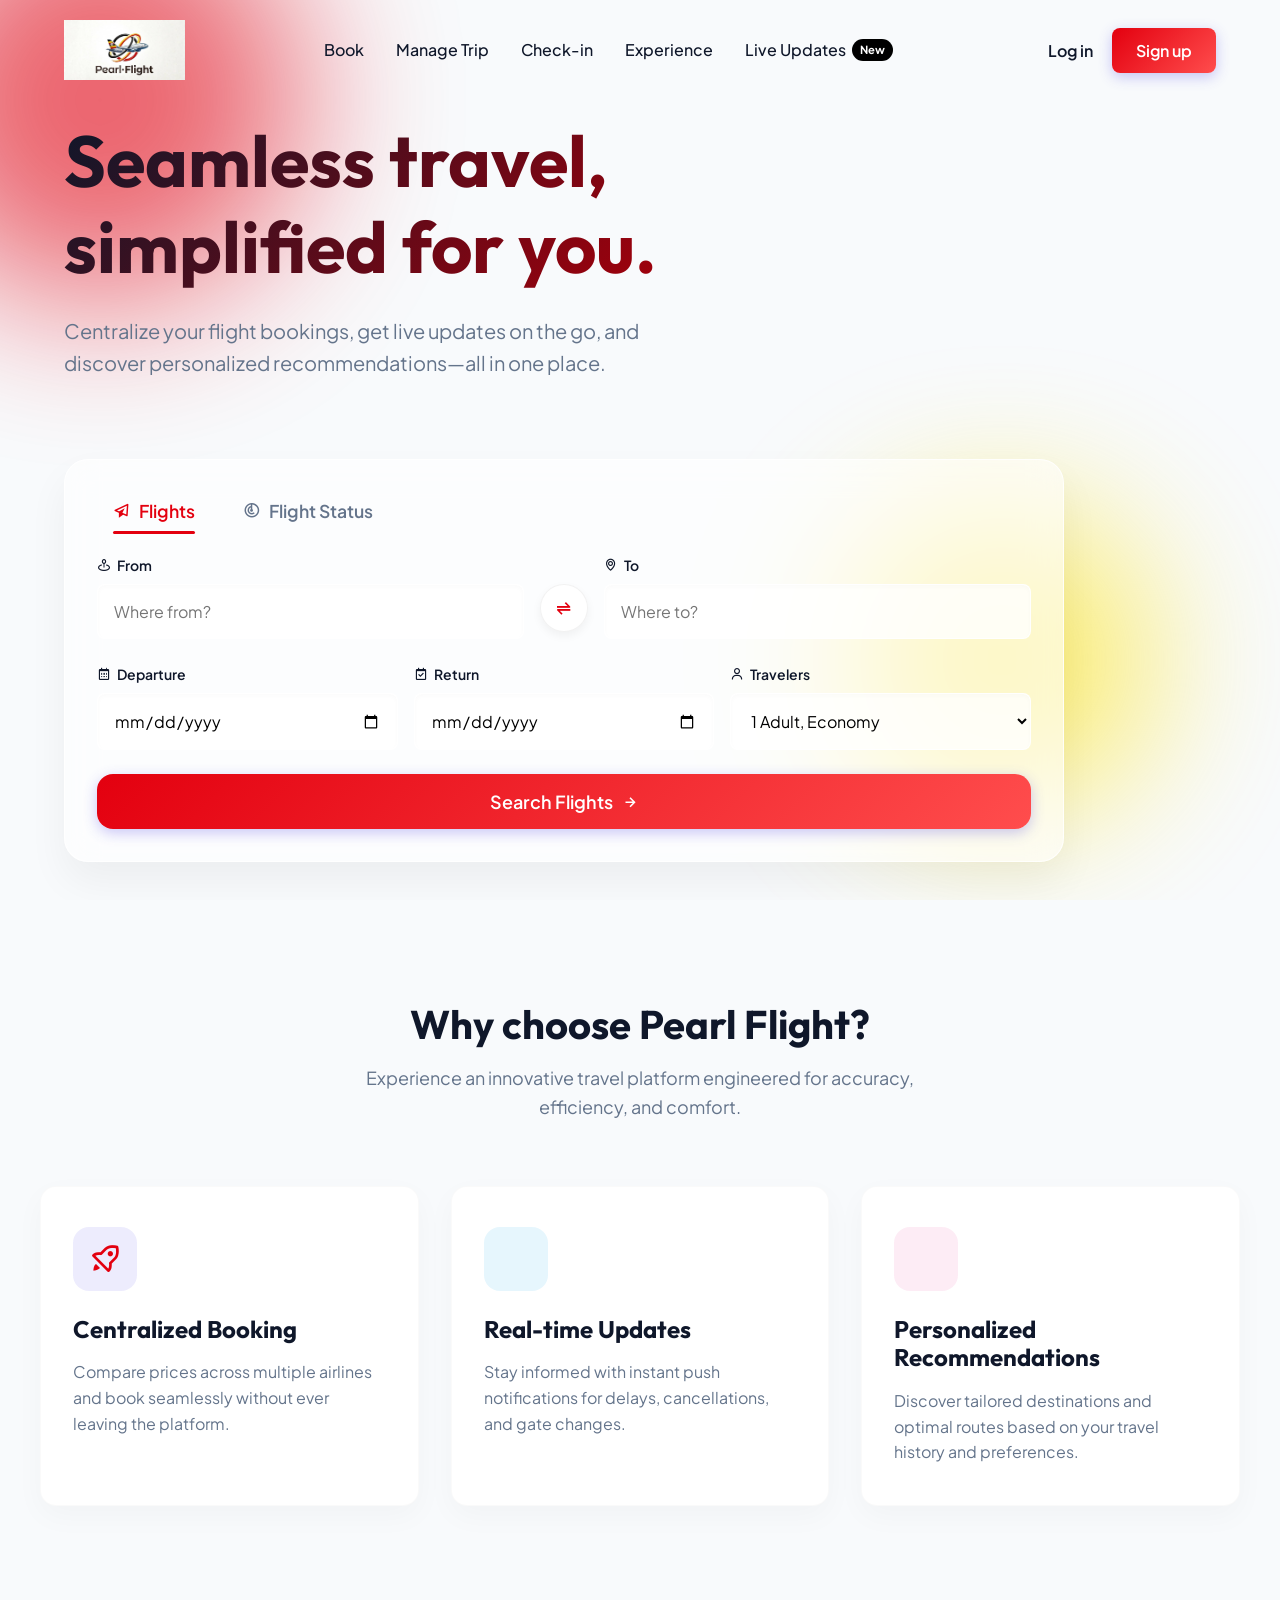
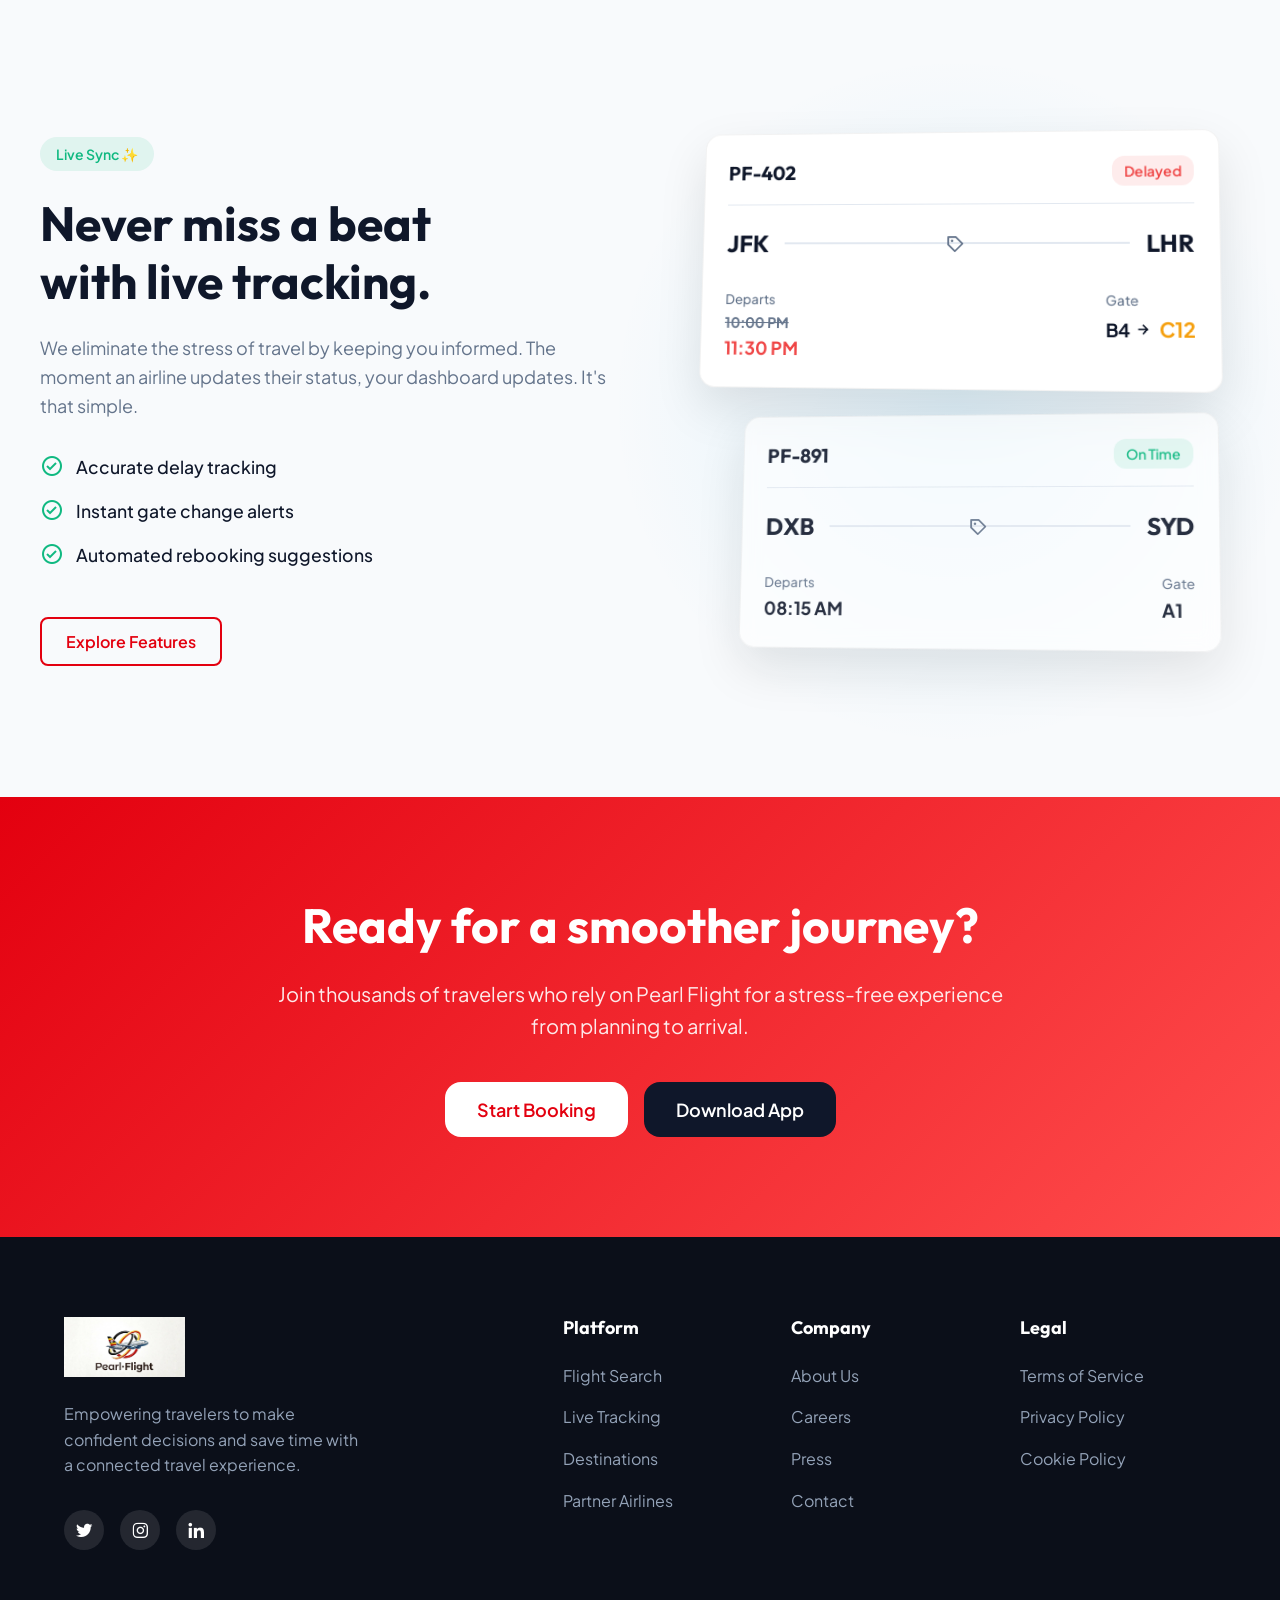
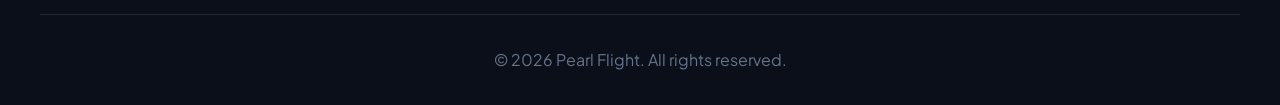
==== index.html @ 93d77275 "created the landing page" ====
<!DOCTYPE html>
<html lang="en">
<head>
    <meta charset="UTF-8">
    <meta name="viewport" content="width=device-width, initial-scale=1.0">
    <title>Pearl Flight | Simplify Your Air Travel</title>
    <meta name="description" content="Pearl Flight is an innovative travel platform combining flight booking, live updates, and personalized recommendations into a single, seamless experience.">
    <link rel="preconnect" href="https://fonts.googleapis.com">
    <link rel="preconnect" href="https://fonts.gstatic.com" crossorigin>
    <link href="https://fonts.googleapis.com/css2?family=Outfit:wght@300;400;500;600;700;800&family=Plus+Jakarta+Sans:wght@400;500;600;700&display=swap" rel="stylesheet">
    <link href='https://unpkg.com/boxicons@2.1.4/css/boxicons.min.css' rel='stylesheet'>
    <link rel="stylesheet" href="styles.css">
</head>
<body>
    
    <nav class="navbar">
        <div class="nav-container container">
            <a href="#" class="logo">
                <img src="logo.png" alt="Pearl Flight Logo" class="logo-img">
            </a>
            <ul class="nav-links">
                <li><a href="book.html">Book</a></li>
                <li><a href="manage.html">Manage Trip</a></li>
                <li><a href="checkin.html">Check-in</a></li>
                <li><a href="experience.html">Experience</a></li>
                <li><a href="#updates">Live Updates <span class="badge pulse">New</span></a></li>
            </ul>
            <div class="nav-actions">
                <button class="btn btn-text">Log in</button>
                <button class="btn btn-primary">Sign up</button>
            </div>
            <div class="menu-toggle">
                <i class='bx bx-menu'></i>
            </div>
        </div>
    </nav>

    <header class="hero">
        
        <div class="hero-bg-image"></div>
        <div class="hero-gradient-overlay"></div>
        <div class="blob blob-1"></div>
        <div class="blob blob-2"></div>
        
        <div class="hero-content container">
            <div class="hero-text">
                <h1>Seamless travel,<br>simplified for you.</h1>
                <p>Centralize your flight bookings, get live updates on the go, and discover personalized recommendations—all in one place.</p>
            </div>

            
            <div class="search-widget glass">
                <div class="widget-tabs">
                    <button class="tab active" data-tab="flights"><i class='bx bx-paper-plane'></i> Flights</button>
                    <button class="tab" data-tab="status"><i class='bx bx-radar'></i> Flight Status</button>
                </div>
                
                <form class="flight-search-form" id="flightSearchForm">
                    <div class="form-row">
                        <div class="input-group">
                            <label><i class='bx bx-map-pin'></i> From</label>
                            <input type="text" placeholder="Where from?" class="glass-input">
                        </div>
                        
                        <div class="swap-btn">
                            <i class='bx bx-transfer-alt'></i>
                        </div>

                        <div class="input-group">
                            <label><i class='bx bx-map'></i> To</label>
                            <input type="text" placeholder="Where to?" class="glass-input">
                        </div>
                    </div>

                    <div class="form-row">
                        <div class="input-group">
                            <label><i class='bx bx-calendar'></i> Departure</label>
                            <input type="date" class="glass-input">
                        </div>
                        <div class="input-group">
                            <label><i class='bx bx-calendar-check'></i> Return</label>
                            <input type="date" class="glass-input">
                        </div>
                        <div class="input-group">
                            <label><i class='bx bx-user'></i> Travelers</label>
                            <select class="glass-input">
                                <option>1 Adult, Economy</option>
                                <option>2 Adults, Economy</option>
                                <option>1 Adult, Business</option>
                            </select>
                        </div>
                    </div>

                    <button type="submit" class="btn btn-primary btn-large search-btn">
                        Search Flights <i class='bx bx-right-arrow-alt'></i>
                    </button>
                </form>
            </div>
        </div>
    </header>

    
    <section class="features section container" id="discover">
        <div class="section-title text-center">
            <h2>Why choose Pearl Flight?</h2>
            <p>Experience an innovative travel platform engineered for accuracy, efficiency, and comfort.</p>
        </div>

        <div class="features-grid">
            <div class="feature-card">
                <div class="icon-wrapper">
                    <i class='bx bx-rocket'></i>
                </div>
                <h3>Centralized Booking</h3>
                <p>Compare prices across multiple airlines and book seamlessly without ever leaving the platform.</p>
            </div>

            <div class="feature-card">
                <div class="icon-wrapper blue">
                    <i class='bx bx-bell-ring'></i>
                </div>
                <h3>Real-time Updates</h3>
                <p>Stay informed with instant push notifications for delays, cancellations, and gate changes.</p>
            </div>

            <div class="feature-card">
                <div class="icon-wrapper purple">
                    <i class='bx bx-sparkles'></i>
                </div>
                <h3>Personalized Recommendations</h3>
                <p>Discover tailored destinations and optimal routes based on your travel history and preferences.</p>
            </div>
        </div>
    </section>

    
    <section class="live-tracking section container" id="updates">
        <div class="combo-layout">
            <div class="combo-text">
                <span class="tag">Live Sync ✨</span>
                <h2>Never miss a beat <br>with live tracking.</h2>
                <p>We eliminate the stress of travel by keeping you informed. The moment an airline updates their status, your dashboard updates. It's that simple.</p>
                <ul class="check-list">
                    <li><i class='bx bx-check-circle'></i> Accurate delay tracking</li>
                    <li><i class='bx bx-check-circle'></i> Instant gate change alerts</li>
                    <li><i class='bx bx-check-circle'></i> Automated rebooking suggestions</li>
                </ul>
                <button class="btn btn-outline mt-2">Explore Features</button>
            </div>
            <div class="combo-visual">
                
                <div class="mockup-container">
                    
                    <div class="live-card">
                        <div class="card-header">
                            <span class="flight-no">PF-402</span>
                            <span class="status delayed">Delayed</span>
                        </div>
                        <div class="card-body">
                            <div class="route">
                                <strong>JFK</strong>
                                <span class="line"></span>
                                <strong>LHR</strong>
                            </div>
                            <div class="times">
                                <div>
                                    <small>Departs</small>
                                    <p class="strike">10:00 PM</p>
                                    <p class="new-time">11:30 PM</p>
                                </div>
                                <div class="text-right">
                                    <small>Gate</small>
                                    <p>B4 <i class='bx bx-right-arrow-alt'></i> <span class="highlight">C12</span></p>
                                </div>
                            </div>
                        </div>
                    </div>
                    
                    <div class="live-card glass-secondary">
                        <div class="card-header">
                            <span class="flight-no">PF-891</span>
                            <span class="status on-time">On Time</span>
                        </div>
                        <div class="card-body">
                            <div class="route">
                                <strong>DXB</strong>
                                <span class="line"></span>
                                <strong>SYD</strong>
                            </div>
                            <div class="times">
                                <div>
                                    <small>Departs</small>
                                    <p>08:15 AM</p>
                                </div>
                                <div class="text-right">
                                    <small>Gate</small>
                                    <p>A1</p>
                                </div>
                            </div>
                        </div>
                    </div>
                </div>
            </div>
        </div>
    </section>

    
    <section class="cta section">
        <div class="container cta-container">
            <h2>Ready for a smoother journey?</h2>
            <p>Join thousands of travelers who rely on Pearl Flight for a stress-free experience from planning to arrival.</p>
            <div class="cta-actions">
                <button class="btn btn-white btn-large">Start Booking</button>
                <button class="btn btn-primary-dark btn-large">Download App</button>
            </div>
        </div>
    </section>

    <footer>
        <div class="container footer-content">
            <div class="footer-brand">
                <a href="#" class="logo">
                    <img src="logo.png" alt="Pearl Flight Logo" class="logo-img">
                </a>
                <p>Empowering travelers to make confident decisions and save time with a connected travel experience.</p>
                <div class="socials">
                    <a href="#"><i class='bx bxl-twitter'></i></a>
                    <a href="#"><i class='bx bxl-instagram'></i></a>
                    <a href="#"><i class='bx bxl-linkedin'></i></a>
                </div>
            </div>
            <div class="footer-links">
                <div class="link-group">
                    <h4>Platform</h4>
                    <ul>
                        <li><a href="#">Flight Search</a></li>
                        <li><a href="#">Live Tracking</a></li>
                        <li><a href="#">Destinations</a></li>
                        <li><a href="#">Partner Airlines</a></li>
                    </ul>
                </div>
                <div class="link-group">
                    <h4>Company</h4>
                    <ul>
                        <li><a href="#">About Us</a></li>
                        <li><a href="#">Careers</a></li>
                        <li><a href="#">Press</a></li>
                        <li><a href="#">Contact</a></li>
                    </ul>
                </div>
                <div class="link-group">
                    <h4>Legal</h4>
                    <ul>
                        <li><a href="#">Terms of Service</a></li>
                        <li><a href="#">Privacy Policy</a></li>
                        <li><a href="#">Cookie Policy</a></li>
                    </ul>
                </div>
            </div>
        </div>
        <div class="footer-bottom container">
            <p>&copy; 2026 Pearl Flight. All rights reserved.</p>
        </div>
    </footer>

    <!-- Notification Toaster -->
    <div id="toast-container"></div>

    <script src="script.js"></script>
</body>
</html>
---- styles.css ----
/* 
   Pearl Flight - Core Styles
   A premium, modern, glassmorphism design system 
*/

:root {
    /* Color Palette - Uganda Theme */
    --clr-primary: #E3000F; /* Red */
    --clr-primary-light: #FF4D4D;
    --clr-primary-dark: #A3000B;
    --clr-secondary: #FDE100; /* Yellow */
    --clr-accent: #000000; /* Black */
    
    --clr-bg-main: #F8FAFC;
    --clr-text-main: #0F172A;
    --clr-text-muted: #64748B;
    
    --clr-success: #10B981;
    --clr-warning: #F59E0B;
    --clr-danger: #EF4444;

    --clr-white: #FFFFFF;
    
    /* Typography */
    --font-heading: 'Outfit', sans-serif;
    --font-body: 'Plus Jakarta Sans', sans-serif;
    
    /* Layout */
    --container-width: 1200px;
    --border-radius-sm: 8px;
    --border-radius-md: 16px;
    --border-radius-lg: 24px;
    
    /* Transitions */
    --transition-fast: 0.2s ease;
    --transition-smooth: 0.4s cubic-bezier(0.16, 1, 0.3, 1);
}

/* Reset & Global */
* {
    margin: 0;
    padding: 0;
    box-sizing: border-box;
}

html {
    scroll-behavior: smooth;
}

body {
    font-family: var(--font-body);
    background-color: var(--clr-bg-main);
    color: var(--clr-text-main);
    line-height: 1.6;
    overflow-x: hidden;
}

img {
    max-width: 100%;
    display: block;
}

a {
    text-decoration: none;
    color: inherit;
}

ul {
    list-style: none;
}

.container {
    max-width: var(--container-width);
    margin: 0 auto;
    padding: 0 24px;
}

h1, h2, h3, h4, .logo {
    font-family: var(--font-heading);
    font-weight: 700;
    line-height: 1.2;
}

.mt-2 { margin-top: 2rem; }
.text-center { text-align: center; }

/* Buttons */
.btn {
    display: inline-flex;
    align-items: center;
    justify-content: center;
    gap: 8px;
    font-family: var(--font-body);
    font-weight: 600;
    padding: 12px 24px;
    border-radius: var(--border-radius-sm);
    border: none;
    cursor: pointer;
    transition: var(--transition-fast);
    font-size: 1rem;
}

.btn-primary {
    background: linear-gradient(135deg, var(--clr-primary), var(--clr-primary-light));
    color: var(--clr-white);
    box-shadow: 0 4px 14px rgba(79, 70, 229, 0.3);
}

.btn-primary:hover {
    transform: translateY(-2px);
    box-shadow: 0 6px 20px rgba(79, 70, 229, 0.4);
}

.btn-primary-dark {
    background: var(--clr-text-main);
    color: var(--clr-white);
}

.btn-primary-dark:hover {
    background: #000;
}

.btn-white {
    background: var(--clr-white);
    color: var(--clr-primary);
}

.btn-white:hover {
    transform: translateY(-2px);
}

.btn-outline {
    background: transparent;
    border: 2px solid var(--clr-primary);
    color: var(--clr-primary);
}

.btn-outline:hover {
    background: var(--clr-primary);
    color: var(--clr-white);
}

.btn-text {
    background: transparent;
    color: var(--clr-text-main);
    padding: 12px 16px;
}

.btn-text:hover {
    color: var(--clr-primary);
}

.btn-large {
    padding: 16px 32px;
    font-size: 1.125rem;
    border-radius: var(--border-radius-md);
}

/* Navbar */
.navbar {
    position: fixed;
    top: 0;
    width: 100%;
    z-index: 100;
    padding: 20px 0;
    transition: var(--transition-smooth);
}

.navbar.scrolled {
    background: rgba(255, 255, 255, 0.85);
    backdrop-filter: blur(12px);
    -webkit-backdrop-filter: blur(12px);
    box-shadow: 0 1px 1px rgba(0,0,0,0.05);
    padding: 16px 0;
}

.nav-container {
    display: flex;
    justify-content: space-between;
    align-items: center;
}

.logo {
    display: flex;
    align-items: center;
    gap: 8px;
    font-size: 1.5rem;
    color: var(--clr-primary);
}

.logo-img {
    height: 60px;
    width: auto;
    object-fit: contain;
}

.nav-links {
    display: flex;
    gap: 32px;
}

.nav-links a {
    font-weight: 500;
    color: var(--clr-text-main);
    transition: var(--transition-fast);
    display: flex;
    align-items: center;
    gap: 6px;
}

.nav-links a:hover {
    color: var(--clr-primary);
}

.badge {
    background: var(--clr-accent);
    color: white;
    font-size: 0.7rem;
    padding: 2px 8px;
    border-radius: 12px;
    font-weight: 700;
}

.pulse {
    animation: pulse 2s infinite;
}

@keyframes pulse {
    0% { box-shadow: 0 0 0 0 rgba(236, 72, 153, 0.7); }
    70% { box-shadow: 0 0 0 6px rgba(236, 72, 153, 0); }
    100% { box-shadow: 0 0 0 0 rgba(236, 72, 153, 0); }
}

.menu-toggle {
    display: none;
    font-size: 1.8rem;
    cursor: pointer;
}

/* Hero Section */
.hero {
    position: relative;
    min-height: 100vh;
    display: flex;
    align-items: center;
    padding-top: 80px;
    overflow: hidden;
}

.hero-bg-image {
    position: absolute;
    top: 0; left: 0; width: 100%; height: 100%;
    background: url('https://images.unsplash.com/photo-1436491865332-7a61a109cc05?q=80&w=2674&auto=format&fit=crop') center/cover;
    z-index: -3;
}

.hero-gradient-overlay {
    position: absolute;
    top: 0; left: 0; width: 100%; height: 100%;
    background: linear-gradient(100deg, rgba(248, 250, 252, 0.95) 0%, rgba(248, 250, 252, 0.8) 50%, rgba(248, 250, 252, 0.1) 100%);
    z-index: -2;
}

.blob {
    position: absolute;
    border-radius: 50%;
    filter: blur(80px);
    z-index: -1;
    opacity: 0.6;
    animation: float 10s infinite ease-in-out alternate;
}

.blob-1 {
    width: 400px;
    height: 400px;
    background: var(--clr-primary);
    top: -100px;
    left: -100px;
}

.blob-2 {
    width: 300px;
    height: 300px;
    background: var(--clr-secondary);
    bottom: 10%;
    right: 10%;
    animation-delay: -5s;
}

@keyframes float {
    0% { transform: translateY(0) scale(1); }
    100% { transform: translateY(50px) scale(1.1); }
}

.hero-content {
    width: 100%;
    display: flex;
    flex-direction: column;
    gap: 48px;
}

.hero-text {
    max-width: 600px;
}

.hero-text h1 {
    font-size: 4.5rem;
    margin-bottom: 24px;
    background: linear-gradient(135deg, var(--clr-text-main), var(--clr-primary-dark));
    -webkit-background-clip: text;
    -webkit-text-fill-color: transparent;
    animation: fadeUp 1s ease forwards;
}

.hero-text p {
    font-size: 1.25rem;
    color: var(--clr-text-muted);
    margin-bottom: 32px;
    animation: fadeUp 1s ease 0.2s forwards;
    opacity: 0;
}

@keyframes fadeUp {
    from { opacity: 0; transform: translateY(20px); }
    to { opacity: 1; transform: translateY(0); }
}


.glass {
    background: rgba(255, 255, 255, 0.6);
    backdrop-filter: blur(16px);
    -webkit-backdrop-filter: blur(16px);
    border: 1px solid rgba(255, 255, 255, 0.8);
    border-radius: var(--border-radius-lg);
    box-shadow: 0 20px 40px rgba(0,0,0,0.05);
}

.search-widget {
    padding: 32px;
    max-width: 1000px;
    animation: fadeUp 1s ease 0.4s forwards;
    opacity: 0;
}

.widget-tabs {
    display: flex;
    gap: 16px;
    margin-bottom: 24px;
}

.tab {
    background: transparent;
    border: none;
    font-family: var(--font-body);
    font-weight: 600;
    font-size: 1.1rem;
    color: var(--clr-text-muted);
    padding: 8px 16px;
    cursor: pointer;
    position: relative;
    display: flex;
    align-items: center;
    gap: 8px;
}

.tab.active {
    color: var(--clr-primary);
}

.tab.active::after {
    content: '';
    position: absolute;
    bottom: -4px;
    left: 16px;
    right: 16px;
    height: 3px;
    background: var(--clr-primary);
    border-radius: 4px;
}

.flight-search-form {
    display: flex;
    flex-direction: column;
    gap: 24px;
}

.form-row {
    display: flex;
    gap: 16px;
    align-items: center;
}

.input-group {
    flex: 1;
    display: flex;
    flex-direction: column;
    gap: 8px;
}

.input-group label {
    font-size: 0.875rem;
    font-weight: 600;
    color: var(--clr-text-main);
    display: flex;
    align-items: center;
    gap: 6px;
}

.glass-input {
    width: 100%;
    padding: 16px;
    border: 1px solid rgba(255, 255, 255, 0.9);
    border-radius: var(--border-radius-sm);
    background: rgba(255, 255, 255, 0.8);
    font-family: var(--font-body);
    font-size: 1rem;
    box-shadow: inset 0 2px 4px rgba(0,0,0,0.02);
    transition: var(--transition-fast);
}

.glass-input:focus {
    outline: none;
    border-color: var(--clr-primary-light);
    box-shadow: 0 0 0 3px rgba(99, 102, 241, 0.2);
    background: white;
}

.swap-btn {
    width: 48px;
    height: 48px;
    border-radius: 50%;
    background: white;
    border: 1px solid rgba(0,0,0,0.05);
    display: flex;
    align-items: center;
    justify-content: center;
    font-size: 1.25rem;
    color: var(--clr-primary);
    cursor: pointer;
    margin-top: 24px;
    box-shadow: 0 4px 10px rgba(0,0,0,0.05);
    transition: var(--transition-fast);
}

.swap-btn:hover {
    transform: rotate(180deg);
}


.section {
    padding: 100px 0;
}

.section-title {
    margin-bottom: 64px;
}

.section-title h2 {
    font-size: 2.5rem;
    margin-bottom: 16px;
}

.section-title p {
    color: var(--clr-text-muted);
    font-size: 1.125rem;
    max-width: 600px;
    margin: 0 auto;
}


.features-grid {
    display: grid;
    grid-template-columns: repeat(auto-fit, minmax(300px, 1fr));
    gap: 32px;
}

.feature-card {
    background: white;
    padding: 40px 32px;
    border-radius: var(--border-radius-md);
    box-shadow: 0 10px 30px rgba(0,0,0,0.03);
    transition: var(--transition-smooth);
    border: 1px solid rgba(0,0,0,0.02);
}

.feature-card:hover {
    transform: translateY(-10px);
    box-shadow: 0 20px 40px rgba(0,0,0,0.06);
}

.icon-wrapper {
    width: 64px;
    height: 64px;
    border-radius: 16px;
    display: flex;
    align-items: center;
    justify-content: center;
    font-size: 2rem;
    background: rgba(79, 70, 229, 0.1);
    color: var(--clr-primary);
    margin-bottom: 24px;
}

.icon-wrapper.blue {
    background: rgba(14, 165, 233, 0.1);
    color: var(--clr-secondary);
}

.icon-wrapper.purple {
    background: rgba(236, 72, 153, 0.1);
    color: var(--clr-accent);
}

.feature-card h3 {
    font-size: 1.5rem;
    margin-bottom: 16px;
}

.feature-card p {
    color: var(--clr-text-muted);
}


.combo-layout {
    display: grid;
    grid-template-columns: 1fr 1fr;
    gap: 64px;
    align-items: center;
}

.tag {
    display: inline-block;
    padding: 6px 16px;
    background: rgba(16, 185, 129, 0.1);
    color: var(--clr-success);
    border-radius: 24px;
    font-weight: 600;
    font-size: 0.875rem;
    margin-bottom: 24px;
}

.combo-text h2 {
    font-size: 3rem;
    margin-bottom: 24px;
}

.combo-text p {
    color: var(--clr-text-muted);
    font-size: 1.125rem;
    margin-bottom: 32px;
}

.check-list li {
    display: flex;
    align-items: center;
    gap: 12px;
    margin-bottom: 16px;
    font-size: 1.1rem;
    font-weight: 500;
}

.check-list i {
    color: var(--clr-success);
    font-size: 1.5rem;
}

.mockup-container {
    position: relative;
    padding: 24px;
}

.mockup-container::before {
    content: '';
    position: absolute;
    top: 50%;
    left: 50%;
    transform: translate(-50%, -50%);
    width: 120%;
    height: 120%;
    background: radial-gradient(circle, rgba(14, 165, 233, 0.1) 0%, rgba(255,255,255,0) 70%);
    z-index: -1;
}

.live-card {
    background: white;
    border-radius: var(--border-radius-md);
    padding: 24px;
    box-shadow: 0 20px 50px rgba(0,0,0,0.1);
    margin-bottom: 24px;
    transform: perspective(1000px) rotateY(-5deg) rotateX(5deg);
    transition: var(--transition-smooth);
    border: 1px solid rgba(0,0,0,0.05);
}

.live-card:hover {
    transform: perspective(1000px) rotateY(0) rotateX(0) scale(1.02);
}

.glass-secondary {
    background: rgba(255, 255, 255, 0.7);
    backdrop-filter: blur(10px);
    -webkit-backdrop-filter: blur(10px);
    margin-left: 40px;
    opacity: 0.9;
}

.card-header {
    display: flex;
    justify-content: space-between;
    align-items: center;
    margin-bottom: 20px;
    padding-bottom: 16px;
    border-bottom: 1px solid #E2E8F0;
}

.flight-no {
    font-weight: 700;
    font-size: 1.25rem;
    font-family: var(--font-heading);
}

.status {
    padding: 4px 12px;
    border-radius: 12px;
    font-size: 0.875rem;
    font-weight: 600;
}

.status.delayed { background: rgba(239, 68, 68, 0.1); color: var(--clr-danger); }
.status.on-time { background: rgba(16, 185, 129, 0.1); color: var(--clr-success); }

.route {
    display: flex;
    align-items: center;
    justify-content: space-between;
    margin-bottom: 24px;
    font-size: 1.5rem;
    font-family: var(--font-heading);
}

.route .line {
    flex: 1;
    height: 2px;
    background: #E2E8F0;
    margin: 0 16px;
    position: relative;
}

.route .line::after {
    content: '\ebcb';
    font-family: 'boxicons';
    position: absolute;
    top: 50%;
    left: 50%;
    transform: translate(-50%, -50%);
    color: var(--clr-text-muted);
    font-size: 1.25rem;
}

.times {
    display: flex;
    justify-content: space-between;
}

.times small {
    color: var(--clr-text-muted);
    font-weight: 500;
}

.times p {
    font-weight: 700;
    font-size: 1.125rem;
}

.strike { text-decoration: line-through; color: var(--clr-text-muted) !important; font-size: 0.9rem !important; }
.new-time { color: var(--clr-danger); }
.highlight { color: var(--clr-warning); font-size: 1.25rem; padding-left: 4px;}


.cta {
    background: linear-gradient(135deg, var(--clr-primary), var(--clr-primary-light));
    color: white;
    text-align: center;
}

.cta-container {
    max-width: 800px;
}

.cta h2 {
    font-size: 3rem;
    margin-bottom: 24px;
}

.cta p {
    font-size: 1.25rem;
    opacity: 0.9;
    margin-bottom: 40px;
}

.cta-actions {
    display: flex;
    gap: 16px;
    justify-content: center;
}


footer {
    background: #0B0F19;
    color: white;
    padding-top: 80px;
}

.footer-content {
    display: grid;
    grid-template-columns: 2fr 3fr;
    gap: 64px;
    margin-bottom: 64px;
}

.footer-brand .logo {
    color: white;
    font-size: 1.75rem;
    margin-bottom: 24px;
}

.footer-brand p {
    color: #94A3B8;
    margin-bottom: 32px;
    max-width: 300px;
}

.socials {
    display: flex;
    gap: 16px;
}

.socials a {
    width: 40px;
    height: 40px;
    border-radius: 50%;
    background: rgba(255,255,255,0.1);
    display: flex;
    align-items: center;
    justify-content: center;
    font-size: 1.25rem;
    transition: var(--transition-fast);
}

.socials a:hover {
    background: var(--clr-primary);
    transform: translateY(-3px);
}

.footer-links {
    display: grid;
    grid-template-columns: repeat(3, 1fr);
    gap: 32px;
}

.link-group h4 {
    font-size: 1.125rem;
    margin-bottom: 24px;
    color: white;
}

.link-group ul {
    display: flex;
    flex-direction: column;
    gap: 16px;
}

.link-group a {
    color: #94A3B8;
    transition: var(--transition-fast);
}

.link-group a:hover {
    color: white;
    padding-left: 4px;
}

.footer-bottom {
    padding: 32px 24px;
    border-top: 1px solid rgba(255,255,255,0.1);
    color: #64748B;
    text-align: center;
}


#toast-container {
    position: fixed;
    bottom: 24px;
    right: 24px;
    z-index: 9999;
    display: flex;
    flex-direction: column;
    gap: 12px;
}

.toast {
    background: white;
    padding: 16px 24px;
    border-radius: var(--border-radius-sm);
    box-shadow: 0 10px 30px rgba(0,0,0,0.1);
    display: flex;
    align-items: center;
    gap: 12px;
    transform: translateX(120%);
    opacity: 0;
    transition: all 0.5s cubic-bezier(0.68, -0.55, 0.265, 1.55);
    border-left: 4px solid var(--clr-primary);
}

.toast.show {
    transform: translateX(0);
    opacity: 1;
}

.toast i {
    font-size: 1.5rem;
    color: var(--clr-primary);
}

.toast-content h4 {
    font-size: 1rem;
    margin-bottom: 4px;
}

.toast-content p {
    font-size: 0.875rem;
    color: var(--clr-text-muted);
}


@media (max-width: 1024px) {
    .combo-layout {
        grid-template-columns: 1fr;
    }
    .hero-text h1 { font-size: 3.5rem; }
}

@media (max-width: 768px) {
    .nav-links, .nav-actions { display: none; }
    .menu-toggle { display: block; }
    
    .form-row { flex-direction: column; }
    .swap-btn { margin: 8px auto; transform: rotate(90deg); }
    .swap-btn:hover { transform: rotate(270deg); }
    
    .footer-content { grid-template-columns: 1fr; }
    .footer-links { grid-template-columns: 1fr 1fr; }
    
    .cta h2 { font-size: 2rem; }
    .cta-actions { flex-direction: column; }
}

@media (max-width: 480px) {
    .hero-text h1 { font-size: 2.5rem; }
    .footer-links { grid-template-columns: 1fr; }
    .search-widget { padding: 20px; }
}
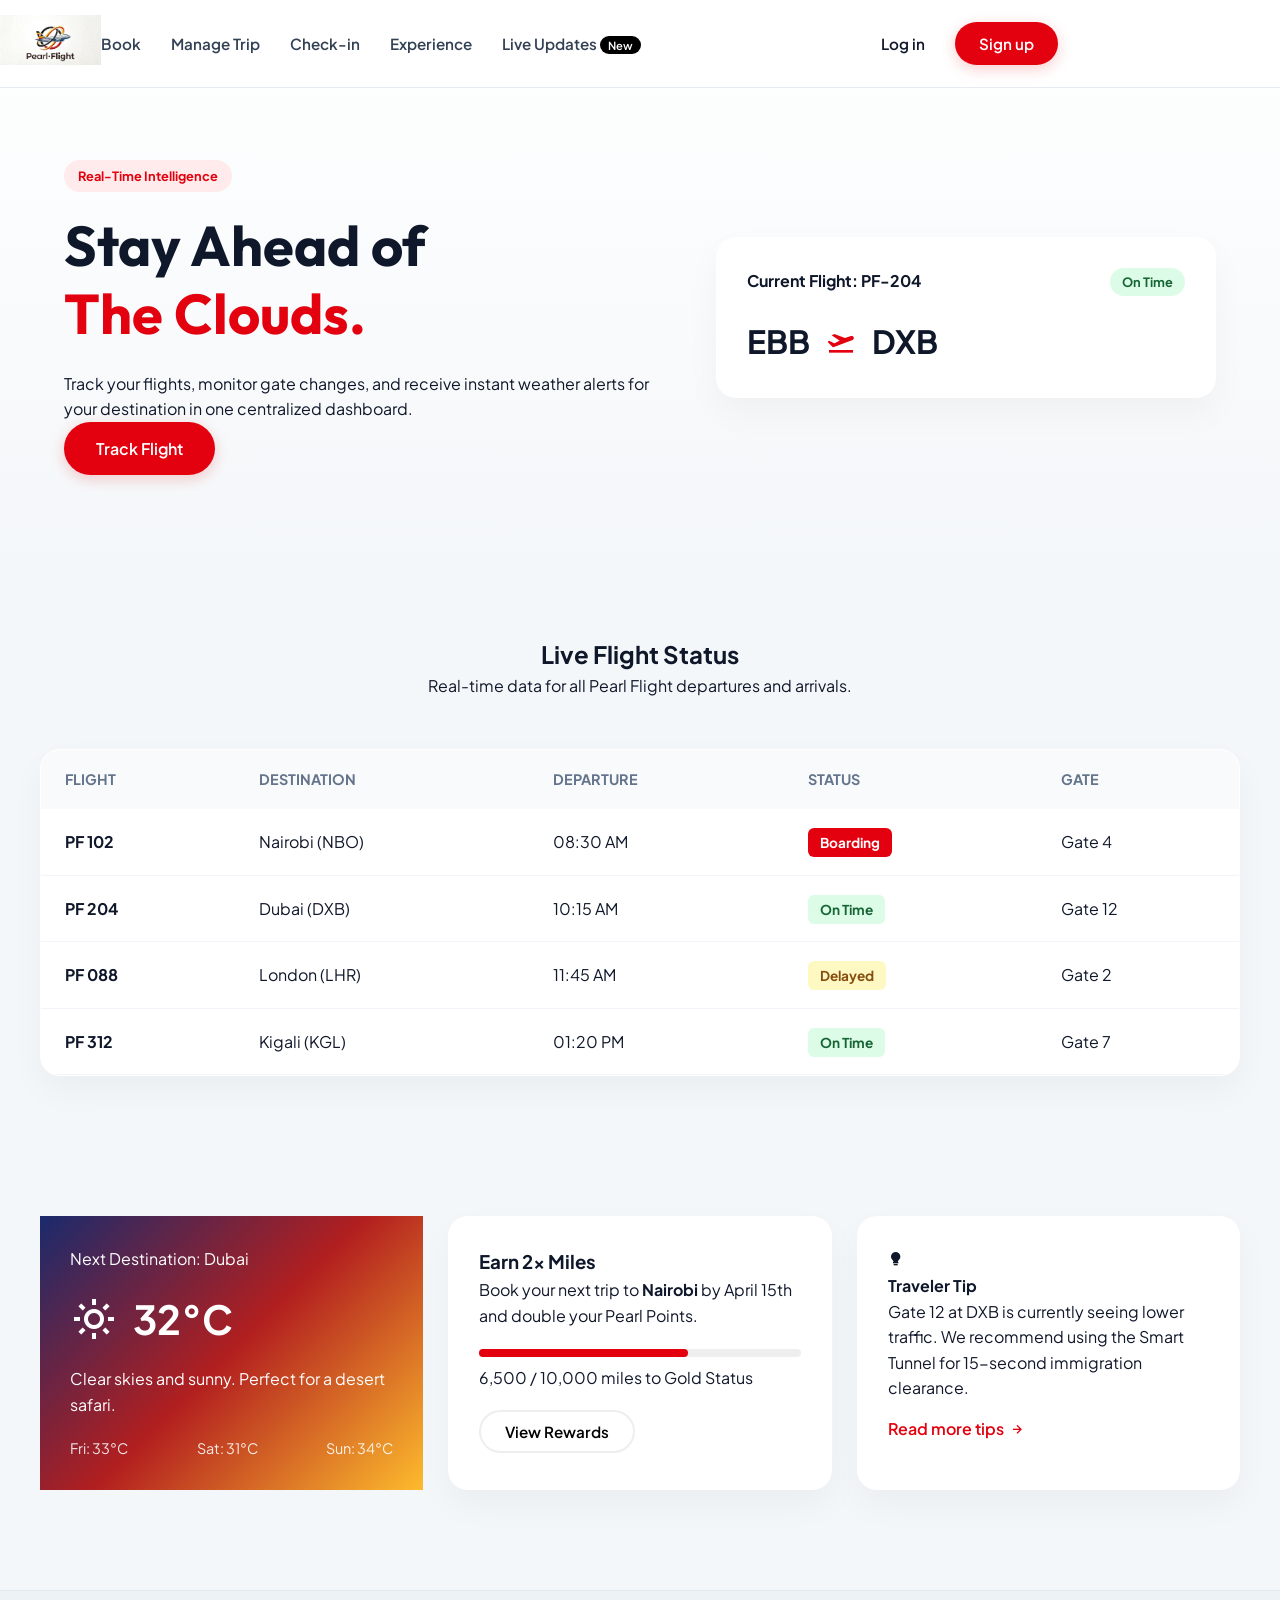
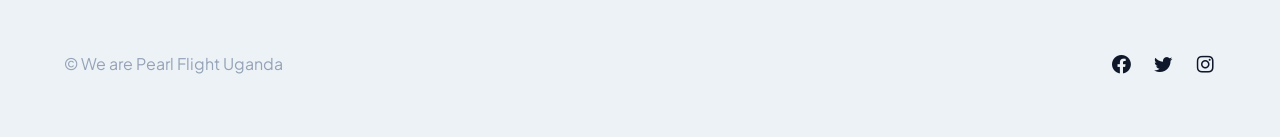
==== commit 3f804b83: "updated index.html and index.css" ====
--- a/index.html
+++ b/index.html
@@ -3,269 +3,154 @@
 <head>
     <meta charset="UTF-8">
     <meta name="viewport" content="width=device-width, initial-scale=1.0">
-    <title>Pearl Flight | Simplify Your Air Travel</title>
-    <meta name="description" content="Pearl Flight is an innovative travel platform combining flight booking, live updates, and personalized recommendations into a single, seamless experience.">
-    <link rel="preconnect" href="https://fonts.googleapis.com">
-    <link rel="preconnect" href="https://fonts.gstatic.com" crossorigin>
-    <link href="https://fonts.googleapis.com/css2?family=Outfit:wght@300;400;500;600;700;800&family=Plus+Jakarta+Sans:wght@400;500;600;700&display=swap" rel="stylesheet">
+    <title>Pearl Flight | Live Updates</title>
+    <link href="https://fonts.googleapis.com/css2?family=Outfit:wght@500;700&family=Plus+Jakarta+Sans:wght@400;600&display=swap" rel="stylesheet">
     <link href='https://unpkg.com/boxicons@2.1.4/css/boxicons.min.css' rel='stylesheet'>
-    <link rel="stylesheet" href="styles.css">
+    <link rel="stylesheet" href="index.css">
 </head>
 <body>
     
     <nav class="navbar">
-        <div class="nav-container container">
-            <a href="#" class="logo">
-                <img src="logo.png" alt="Pearl Flight Logo" class="logo-img">
-            </a>
-            <ul class="nav-links">
-                <li><a href="book.html">Book</a></li>
-                <li><a href="manage.html">Manage Trip</a></li>
-                <li><a href="checkin.html">Check-in</a></li>
-                <li><a href="experience.html">Experience</a></li>
-                <li><a href="#updates">Live Updates <span class="badge pulse">New</span></a></li>
-            </ul>
-            <div class="nav-actions">
-                <button class="btn btn-text">Log in</button>
-                <button class="btn btn-primary">Sign up</button>
+    <div class="nav-top">
+        <a href="#" class="logo">
+            <img src="logo.png" alt="Pearl Flight Logo" class="logo-img">
+        </a>
+        <ul class="nav-pages">
+            <li><a href="booking.html">Book</a></li>
+            <li><a href="manage.html">Manage Trip</a></li>
+            <li><a href="checkin.html">Check-in</a></li>
+            <li><a href="experience.html">Experience</a></li>
+            <li><a href="#updates">Live Updates <span class="badge pulse">New</span></a></li>
+        </ul>
+        <div class="nav-buttons container">
+            <button class="btn btn-text">Log in</button>
+            <button class="btn btn-primary">Sign up</button>
+        </div>
+        </div>
+</nav>
+
+    <header class="top-head">
+        <div class="container top-head-grid">
+            <div class="top-head-text">
+                <span class="top-head-tag">Real-Time Intelligence</span>
+                <h1>Stay Ahead of <br><span class="text-red">The Clouds.</span></h1>
+                <p>Track your flights, monitor gate changes, and receive instant weather alerts for your destination in one centralized dashboard.</p>
+                <div class="top-head-btns">
+                    <button class="btn btn-primary btn-lg">Track Flight</button>
+                </div>
             </div>
-            <div class="menu-toggle">
-                <i class='bx bx-menu'></i>
-            </div>
-        </div>
-    </nav>
-
-    <header class="hero">
-        
-        <div class="hero-bg-image"></div>
-        <div class="hero-gradient-overlay"></div>
-        <div class="blob blob-1"></div>
-        <div class="blob blob-2"></div>
-        
-        <div class="hero-content container">
-            <div class="hero-text">
-                <h1>Seamless travel,<br>simplified for you.</h1>
-                <p>Centralize your flight bookings, get live updates on the go, and discover personalized recommendations—all in one place.</p>
-            </div>
-
-            
-            <div class="search-widget glass">
-                <div class="widget-tabs">
-                    <button class="tab active" data-tab="flights"><i class='bx bx-paper-plane'></i> Flights</button>
-                    <button class="tab" data-tab="status"><i class='bx bx-radar'></i> Flight Status</button>
+            <div class="top head-visual">
+                <div class="status-preview-card">
+                    <div class="card-header">
+                        <span>Current Flight: PF-204</span>
+                        <span class="status-tag">On Time</span>
+                    </div>
+                    <div class="flight-path">
+                        <strong>EBB</strong> <i class='bx bxs-plane-take-off'></i> <strong>DXB</strong>
+                    </div>
                 </div>
-                
-                <form class="flight-search-form" id="flightSearchForm">
-                    <div class="form-row">
-                        <div class="input-group">
-                            <label><i class='bx bx-map-pin'></i> From</label>
-                            <input type="text" placeholder="Where from?" class="glass-input">
-                        </div>
-                        
-                        <div class="swap-btn">
-                            <i class='bx bx-transfer-alt'></i>
-                        </div>
-
-                        <div class="input-group">
-                            <label><i class='bx bx-map'></i> To</label>
-                            <input type="text" placeholder="Where to?" class="glass-input">
-                        </div>
-                    </div>
-
-                    <div class="form-row">
-                        <div class="input-group">
-                            <label><i class='bx bx-calendar'></i> Departure</label>
-                            <input type="date" class="glass-input">
-                        </div>
-                        <div class="input-group">
-                            <label><i class='bx bx-calendar-check'></i> Return</label>
-                            <input type="date" class="glass-input">
-                        </div>
-                        <div class="input-group">
-                            <label><i class='bx bx-user'></i> Travelers</label>
-                            <select class="glass-input">
-                                <option>1 Adult, Economy</option>
-                                <option>2 Adults, Economy</option>
-                                <option>1 Adult, Business</option>
-                            </select>
-                        </div>
-                    </div>
-
-                    <button type="submit" class="btn btn-primary btn-large search-btn">
-                        Search Flights <i class='bx bx-right-arrow-alt'></i>
-                    </button>
-                </form>
             </div>
         </div>
     </header>
 
-    
-    <section class="features section container" id="discover">
-        <div class="section-title text-center">
-            <h2>Why choose Pearl Flight?</h2>
-            <p>Experience an innovative travel platform engineered for accuracy, efficiency, and comfort.</p>
+    <section id="updates" class="updates-section container">
+        <div class="section-header">
+            <h2>Live Flight Status</h2>
+            <p>Real-time data for all Pearl Flight departures and arrivals.</p>
         </div>
 
-        <div class="features-grid">
-            <div class="feature-card">
-                <div class="icon-wrapper">
-                    <i class='bx bx-rocket'></i>
-                </div>
-                <h3>Centralized Booking</h3>
-                <p>Compare prices across multiple airlines and book seamlessly without ever leaving the platform.</p>
-            </div>
-
-            <div class="feature-card">
-                <div class="icon-wrapper blue">
-                    <i class='bx bx-bell-ring'></i>
-                </div>
-                <h3>Real-time Updates</h3>
-                <p>Stay informed with instant push notifications for delays, cancellations, and gate changes.</p>
-            </div>
-
-            <div class="feature-card">
-                <div class="icon-wrapper purple">
-                    <i class='bx bx-sparkles'></i>
-                </div>
-                <h3>Personalized Recommendations</h3>
-                <p>Discover tailored destinations and optimal routes based on your travel history and preferences.</p>
+        <div class="updates-container">
+            <div class="table-wrapper">
+                <table class="status-table">
+                    <thead>
+                        <tr>
+                            <th>Flight</th>
+                            <th>Destination</th>
+                            <th>Departure</th>
+                            <th>Status</th>
+                            <th>Gate</th>
+                        </tr>
+                    </thead>
+                    <tbody>
+                        <tr>
+                            <td><strong>PF 102</strong></td>
+                            <td>Nairobi (NBO)</td>
+                            <td>08:30 AM</td>
+                            <td><span class="status boarding">Boarding</span></td>
+                            <td>Gate 4</td>
+                        </tr>
+                        <tr>
+                            <td><strong>PF 204</strong></td>
+                            <td>Dubai (DXB)</td>
+                            <td>10:15 AM</td>
+                            <td><span class="status ontime">On Time</span></td>
+                            <td>Gate 12</td>
+                        </tr>
+                        <tr>
+                            <td><strong>PF 088</strong></td>
+                            <td>London (LHR)</td>
+                            <td>11:45 AM</td>
+                            <td><span class="status delayed">Delayed</span></td>
+                            <td>Gate 2</td>
+                        </tr>
+                        <tr>
+                            <td><strong>PF 312</strong></td>
+                            <td>Kigali (KGL)</td>
+                            <td>01:20 PM</td>
+                            <td><span class="status ontime">On Time</span></td>
+                            <td>Gate 7</td>
+                        </tr>
+                    </tbody>
+                </table>
             </div>
         </div>
     </section>
 
-    
-    <section class="live-tracking section container" id="updates">
-        <div class="combo-layout">
-            <div class="combo-text">
-                <span class="tag">Live Sync ✨</span>
-                <h2>Never miss a beat <br>with live tracking.</h2>
-                <p>We eliminate the stress of travel by keeping you informed. The moment an airline updates their status, your dashboard updates. It's that simple.</p>
-                <ul class="check-list">
-                    <li><i class='bx bx-check-circle'></i> Accurate delay tracking</li>
-                    <li><i class='bx bx-check-circle'></i> Instant gate change alerts</li>
-                    <li><i class='bx bx-check-circle'></i> Automated rebooking suggestions</li>
-                </ul>
-                <button class="btn btn-outline mt-2">Explore Features</button>
-            </div>
-            <div class="combo-visual">
-                
-                <div class="mockup-container">
-                    
-                    <div class="live-card">
-                        <div class="card-header">
-                            <span class="flight-no">PF-402</span>
-                            <span class="status delayed">Delayed</span>
-                        </div>
-                        <div class="card-body">
-                            <div class="route">
-                                <strong>JFK</strong>
-                                <span class="line"></span>
-                                <strong>LHR</strong>
-                            </div>
-                            <div class="times">
-                                <div>
-                                    <small>Departs</small>
-                                    <p class="strike">10:00 PM</p>
-                                    <p class="new-time">11:30 PM</p>
-                                </div>
-                                <div class="text-right">
-                                    <small>Gate</small>
-                                    <p>B4 <i class='bx bx-right-arrow-alt'></i> <span class="highlight">C12</span></p>
-                                </div>
-                            </div>
-                        </div>
-                    </div>
-                    
-                    <div class="live-card glass-secondary">
-                        <div class="card-header">
-                            <span class="flight-no">PF-891</span>
-                            <span class="status on-time">On Time</span>
-                        </div>
-                        <div class="card-body">
-                            <div class="route">
-                                <strong>DXB</strong>
-                                <span class="line"></span>
-                                <strong>SYD</strong>
-                            </div>
-                            <div class="times">
-                                <div>
-                                    <small>Departs</small>
-                                    <p>08:15 AM</p>
-                                </div>
-                                <div class="text-right">
-                                    <small>Gate</small>
-                                    <p>A1</p>
-                                </div>
-                            </div>
-                        </div>
-                    </div>
+    <section class="insights-section container">
+        <div class="insights-grid">
+            <div class="insight-card weather-card">
+                <div class="card-label">Next Destination: Dubai</div>
+                <div class="weather-main">
+                    <i class='bx bx-sun'></i>
+                    <span class="temp">32°C</span>
+                </div>
+                <p>Clear skies and sunny. Perfect for a desert safari.</p>
+                <div class="weather-forecast">
+                    <span>Fri: 33°C</span>
+                    <span>Sat: 31°C</span>
+                    <span>Sun: 34°C</span>
                 </div>
             </div>
-        </div>
-    </section>
 
-    
-    <section class="cta section">
-        <div class="container cta-container">
-            <h2>Ready for a smoother journey?</h2>
-            <p>Join thousands of travelers who rely on Pearl Flight for a stress-free experience from planning to arrival.</p>
-            <div class="cta-actions">
-                <button class="btn btn-white btn-large">Start Booking</button>
-                <button class="btn btn-primary-dark btn-large">Download App</button>
+            <div class="insight-card loyalty-card">
+                <h3>Earn 2x Miles</h3>
+                <p>Book your next trip to <strong>Nairobi</strong> by April 15th and double your Pearl Points.</p>
+                <div class="loyalty-progress">
+                    <div class="progress-bar"><div class="fill" style="width: 65%;"></div></div>
+                    <span>6,500 / 10,000 miles to Gold Status</span>
+                </div>
+                <button class="btn btn-outline">View Rewards</button>
+            </div>
+
+            <div class="insight-card tip-card">
+                <div class="card-icon"><i class='bx bxs-bulb'></i></div>
+                <h4>Traveler Tip</h4>
+                <p>Gate 12 at DXB is currently seeing lower traffic. We recommend using the Smart Tunnel for 15-second immigration clearance.</p>
+                <a href="#" class="link-text">Read more tips <i class='bx bx-right-arrow-alt'></i></a>
             </div>
         </div>
     </section>
 
     <footer>
         <div class="container footer-content">
-            <div class="footer-brand">
-                <a href="#" class="logo">
-                    <img src="logo.png" alt="Pearl Flight Logo" class="logo-img">
-                </a>
-                <p>Empowering travelers to make confident decisions and save time with a connected travel experience.</p>
-                <div class="socials">
-                    <a href="#"><i class='bx bxl-twitter'></i></a>
-                    <a href="#"><i class='bx bxl-instagram'></i></a>
-                    <a href="#"><i class='bx bxl-linkedin'></i></a>
-                </div>
+            <p>&copy; We are Pearl Flight Uganda</p>
+            <div class="social-links">
+                <i class='bx bxl-facebook-circle'></i>
+                <i class='bx bxl-twitter'></i>
+                <i class='bx bxl-instagram'></i>
             </div>
-            <div class="footer-links">
-                <div class="link-group">
-                    <h4>Platform</h4>
-                    <ul>
-                        <li><a href="#">Flight Search</a></li>
-                        <li><a href="#">Live Tracking</a></li>
-                        <li><a href="#">Destinations</a></li>
-                        <li><a href="#">Partner Airlines</a></li>
-                    </ul>
-                </div>
-                <div class="link-group">
-                    <h4>Company</h4>
-                    <ul>
-                        <li><a href="#">About Us</a></li>
-                        <li><a href="#">Careers</a></li>
-                        <li><a href="#">Press</a></li>
-                        <li><a href="#">Contact</a></li>
-                    </ul>
-                </div>
-                <div class="link-group">
-                    <h4>Legal</h4>
-                    <ul>
-                        <li><a href="#">Terms of Service</a></li>
-                        <li><a href="#">Privacy Policy</a></li>
-                        <li><a href="#">Cookie Policy</a></li>
-                    </ul>
-                </div>
-            </div>
-        </div>
-        <div class="footer-bottom container">
-            <p>&copy; 2026 Pearl Flight. All rights reserved.</p>
         </div>
     </footer>
 
-    <!-- Notification Toaster -->
-    <div id="toast-container"></div>
-
-    <script src="script.js"></script>
 </body>
-</html>
+</html>
--- a/index.css
+++ b/index.css
@@ -0,0 +1,341 @@
+* {
+    margin: 0;
+    padding: 0;
+    box-sizing: border-box;
+}
+
+body {
+    font-family: 'Plus Jakarta Sans', sans-serif;
+    background-color: #f4f7f9; 
+    color: #0F172A;
+    line-height: 1.6;
+}
+
+.container {
+    max-width: 1200px;
+    margin: 0 auto;
+    padding: 0 24px;
+}
+
+.navbar {
+    position: fixed;
+    top: 0;
+    width: 100%;
+    z-index: 1000;
+    background: rgba(255, 255, 255, 0.9); 
+    backdrop-filter: blur(12px); 
+    -webkit-backdrop-filter: blur(12px);
+    padding: 15px 0;
+    border-bottom: 1px solid rgba(226, 232, 240, 0.8);
+}
+
+.nav-top {
+    display: flex;
+    justify-content: space-between;
+    align-items: center;
+}
+
+.logo-img {
+    height: 50px;
+    width: auto;
+}
+
+.nav-pages {
+    display: flex;
+    list-style: none;
+    gap: 30px;
+}
+
+.nav-pages a {
+    text-decoration: none;
+    color: #334155;
+    font-weight: 600;
+    font-size: 0.95rem;
+    transition: 0.3s;
+}
+
+.nav-pages a:hover { color: #E3000F; }
+
+.nav-buttons {
+    display: flex;
+    align-items: center;
+    gap: 12px;
+}
+
+.badge {
+    background: #000000;
+    color: white;
+    font-size: 0.7rem;
+    padding: 2px 8px;
+    border-radius: 10px;
+}
+
+.pulse { animation: pulse-red 2s infinite; }
+
+@keyframes pulse-red {
+    0% { box-shadow: 0 0 0 0 rgba(227, 0, 15, 0.7); }
+    70% { box-shadow: 0 0 0 10px rgba(227, 0, 15, 0); }
+    100% { box-shadow: 0 0 0 0 rgba(227, 0, 15, 0); }
+}
+
+.top-head {
+    padding: 160px 0 80px;
+    background: linear-gradient(180deg, #ffffff 0%, #f4f7f9 100%);
+}
+
+.top-head-grid {
+    display: grid;
+    grid-template-columns: 1.1fr 0.9fr;
+    gap: 40px;
+    align-items: center;
+}
+
+.top-head-tag {
+    display: inline-block;
+    padding: 6px 14px;
+    background: #ffebeb;
+    color: #E3000F;
+    border-radius: 20px;
+    font-weight: 700;
+    font-size: 0.8rem;
+    margin-bottom: 20px;
+}
+
+.top-head-text h1 {
+    font-family: 'Outfit', sans-serif;
+    font-size: 3.5rem;
+    line-height: 1.2;
+    margin-bottom: 24px;
+}
+
+.text-red { color: #E3000F; }
+
+/* Cards & Containers - White "Pop" on Calm BG */
+.status-preview-card, 
+.table-wrapper, 
+.insight-card:not(.weather-card) {
+    background: #ffffff;
+    border-radius: 20px;
+    box-shadow: 0 15px 35px rgba(0, 0, 0, 0.04);
+    border: 1px solid rgba(255, 255, 255, 0.8);
+}
+
+.status-preview-card {
+    padding: 30px;
+}
+
+.card-header {
+    display: flex;
+    justify-content: space-between;
+    margin-bottom: 20px;
+    font-weight: 700;
+}
+
+.status-tag {
+    background: #dcfce7;
+    color: #166534;
+    padding: 4px 12px;
+    border-radius: 15px;
+    font-size: 0.8rem;
+}
+
+.flight-path {
+    font-size: 2rem;
+    display: flex;
+    align-items: center;
+    gap: 15px;
+}
+
+.flight-path i { color: #E3000F; }
+
+/* Live Updates Table */
+.updates-section { padding: 80px 0; }
+.section-header { text-align: center; margin-bottom: 50px; }
+
+.table-wrapper {
+    overflow: hidden;
+}
+
+.status-table {
+    width: 100%;
+    border-collapse: collapse;
+    text-align: left;
+}
+
+.status-table th {
+    background: #f8fafc;
+    padding: 18px 24px;
+    font-weight: 700;
+    color: #64748B;
+    font-size: 0.9rem;
+    text-transform: uppercase;
+}
+
+.status-table td {
+    padding: 20px 24px;
+    border-bottom: 1px solid #f1f5f9;
+}
+
+/* Status Labels */
+.status {
+    padding: 6px 12px;
+    border-radius: 6px;
+    font-size: 0.85rem;
+    font-weight: 700;
+}
+
+.boarding { background: #E3000F; color: white; }
+.ontime { background: #dcfce7; color: #166534; }
+.delayed { background: #fef9c3; color: #854d0e; }
+
+/* Buttons & Interactive Elements */
+.btn {
+    padding: 12px 24px;
+    border-radius: 50px; /* Modern Pill Shape */
+    font-weight: 600;
+    cursor: pointer;
+    border: none;
+    transition: all 0.3s cubic-bezier(0.4, 0, 0.2, 1);
+    font-family: 'Plus Jakarta Sans', sans-serif;
+    font-size: 0.95rem;
+}
+
+.btn-primary { 
+    background: #E3000F; 
+    color: white; 
+    box-shadow: 0 4px 15px rgba(227, 0, 15, 0.2);
+}
+
+.btn-primary:hover {
+    background: #c2000d;
+    transform: translateY(-2px);
+    box-shadow: 0 6px 20px rgba(227, 0, 15, 0.3);
+}
+
+.btn-text {
+    background: transparent;
+    color: #0F172A;
+    padding: 12px 18px;
+}
+
+.btn-text:hover {
+    color: #E3000F;
+    background: rgba(227, 0, 15, 0.05);
+}
+
+.btn-lg { padding: 16px 32px; font-size: 1rem; }
+
+.btn-outline {
+    background: transparent;
+    border: 2px solid #eee;
+    padding: 10px 24px;
+    border-radius: 50px;
+}
+
+.btn-outline:hover {
+    border-color: #E3000F;
+    color: #E3000F;
+}
+
+/* Insights Section */
+.insights-section {
+    padding: 60px 0 100px;
+}
+
+.insights-grid {
+    display: grid;
+    grid-template-columns: repeat(auto-fit, minmax(300px, 1fr));
+    gap: 25px;
+}
+
+.insight-card {
+    padding: 30px;
+    transition: transform 0.3s ease;
+}
+
+.insight-card:hover {
+    transform: translateY(-5px);
+}
+
+.weather-card {
+    background: linear-gradient(135deg, #1a2a6c, #b21f1f, #fdbb2d);
+    color: white;
+    border: none;
+}
+
+.weather-main {
+    display: flex;
+    align-items: center;
+    gap: 15px;
+    margin: 15px 0;
+}
+
+.weather-main i { font-size: 3rem; }
+.weather-main .temp { font-size: 2.5rem; font-weight: 700; }
+
+.weather-forecast {
+    display: flex;
+    justify-content: space-between;
+    margin-top: 20px;
+    font-size: 0.9rem;
+    opacity: 0.9;
+}
+
+.loyalty-progress { margin: 20px 0; }
+
+.progress-bar {
+    background: #eee;
+    height: 8px;
+    border-radius: 10px;
+    margin-bottom: 8px;
+}
+
+.progress-bar .fill {
+    background: #E3000F;
+    height: 100%;
+    border-radius: 10px;
+}
+
+.link-text {
+    color: #E3000F;
+    text-decoration: none;
+    font-weight: 600;
+    display: inline-flex;
+    align-items: center;
+    gap: 5px;
+    margin-top: 15px;
+}
+
+/* Footer */
+footer {
+    padding: 60px 0;
+    background: #edf2f6; 
+    border-top: 1px solid #e2e8f0;
+}
+
+.footer-content {
+    display: flex;
+    justify-content: space-between;
+    align-items: center;
+    color: #94A3B8;
+}
+
+.social-links {
+    display: flex;
+    gap: 20px;
+    font-size: 1.4rem;
+    color: #0F172A;
+}
+
+/* Responsive */
+@media (max-width: 992px) {
+    .nav-pages { display: none; } 
+    .top-head-grid { grid-template-columns: 1fr; text-align: center; }
+    .top-head-text h1 { font-size: 2.8rem; }
+    .top-head-text p { margin: 0 auto 30px; }
+    .top-head-btns { display: flex; justify-content: center; }
+}
+
+@media (max-width: 480px) {
+    .nav-buttons { display: none; } 
+}
